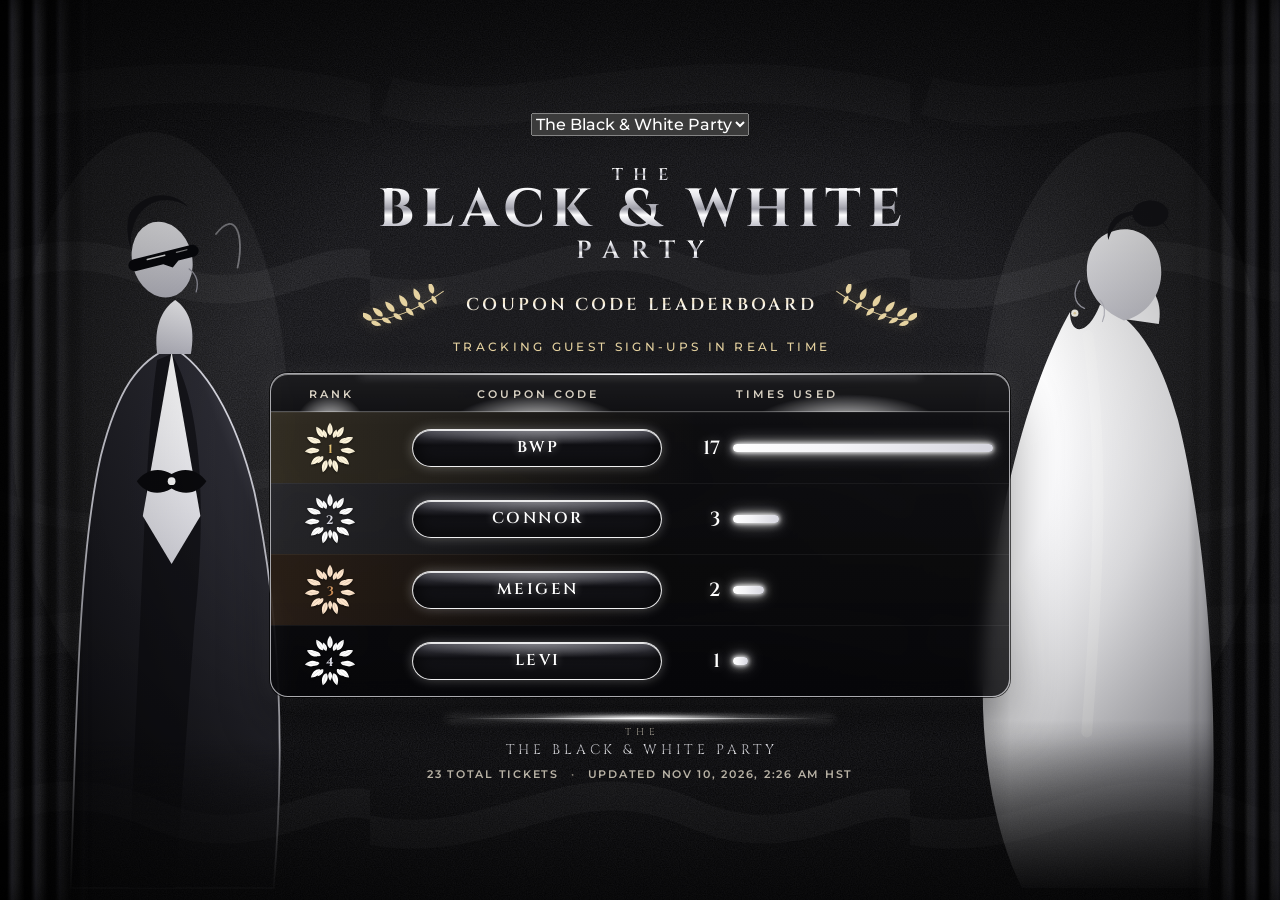
==== index.html @ 79a8efc0 "Add coupon leaderboard static site Publish the Mastermind Entertainment leaderboard, GoHighLevel syn" ====
<!DOCTYPE html>
<html lang="en">
<head>
  <meta charset="utf-8">
  <meta name="viewport" content="width=device-width, initial-scale=1">
  <meta name="theme-color" content="#070709">
  <meta name="description" content="Coupon code leaderboard for Mastermind Entertainment events. Rankings count paid tickets for the selected event.">
  <title>Coupon Code Leaderboard</title>
  <link rel="icon" href="assets/favicon.svg" type="image/svg+xml">
  <link id="theme-font" rel="stylesheet" href="assets/fonts/fonts.css">
  <link rel="stylesheet" href="css/styles.css">
</head>
<body>
  <div class="stage">
    <div class="curtain curtain-left" aria-hidden="true"></div>
    <div class="curtain curtain-right" aria-hidden="true"></div>
    <aside class="side side-left" aria-hidden="true">
      <img id="side-left-img" alt="" hidden>
      <div id="side-left-fallback" class="figure-fallback" hidden>
        <div class="mannequin mannequin-man"></div>
      </div>
    </aside>
    <aside class="side side-right" aria-hidden="true">
      <img id="side-right-img" alt="" hidden>
      <div id="side-right-fallback" class="figure-fallback" hidden>
        <div class="mannequin mannequin-woman"></div>
      </div>
    </aside>
    <main class="board">
      <div class="selector">
        <label class="sr-only" for="event-select">Event</label>
        <select id="event-select"></select>
      </div>
      <img id="logo" class="logo" alt="" hidden>
      <header class="masthead">
        <h1 id="title"></h1>
        <div class="board-title">
          <svg class="laurel" viewBox="0 0 96 48" aria-hidden="true">
            <path d="M6 40 C 30 42, 62 28, 90 8" fill="none" stroke="currentColor" stroke-width="1.15"/>
            <g fill="currentColor">
              <g transform="translate(10 40) rotate(-58) scale(0.46)"><path d="M0 0 C 8 -5 10 -18 0 -32 C -10 -18 -8 -5 0 0 Z"/></g>
              <g transform="translate(9 42) rotate(110) scale(0.38)"><path d="M0 0 C 8 -5 10 -18 0 -32 C -10 -18 -8 -5 0 0 Z"/></g>
              <g transform="translate(22 36) rotate(-50) scale(0.46)"><path d="M0 0 C 8 -5 10 -18 0 -32 C -10 -18 -8 -5 0 0 Z"/></g>
              <g transform="translate(21 38) rotate(118) scale(0.38)"><path d="M0 0 C 8 -5 10 -18 0 -32 C -10 -18 -8 -5 0 0 Z"/></g>
              <g transform="translate(35 31) rotate(-42) scale(0.48)"><path d="M0 0 C 8 -5 10 -18 0 -32 C -10 -18 -8 -5 0 0 Z"/></g>
              <g transform="translate(34 33) rotate(126) scale(0.38)"><path d="M0 0 C 8 -5 10 -18 0 -32 C -10 -18 -8 -5 0 0 Z"/></g>
              <g transform="translate(49 25) rotate(-34) scale(0.48)"><path d="M0 0 C 8 -5 10 -18 0 -32 C -10 -18 -8 -5 0 0 Z"/></g>
              <g transform="translate(48 27) rotate(134) scale(0.38)"><path d="M0 0 C 8 -5 10 -18 0 -32 C -10 -18 -8 -5 0 0 Z"/></g>
              <g transform="translate(63 18) rotate(-26) scale(0.46)"><path d="M0 0 C 8 -5 10 -18 0 -32 C -10 -18 -8 -5 0 0 Z"/></g>
              <g transform="translate(62 20) rotate(142) scale(0.36)"><path d="M0 0 C 8 -5 10 -18 0 -32 C -10 -18 -8 -5 0 0 Z"/></g>
              <g transform="translate(78 11) rotate(-16) scale(0.44)"><path d="M0 0 C 8 -5 10 -18 0 -32 C -10 -18 -8 -5 0 0 Z"/></g>
              <g transform="translate(77 13) rotate(152) scale(0.34)"><path d="M0 0 C 8 -5 10 -18 0 -32 C -10 -18 -8 -5 0 0 Z"/></g>
            </g>
          </svg>
          <h2 id="board-name" class="board-name">Coupon Code Leaderboard</h2>
          <svg class="laurel laurel-right" viewBox="0 0 96 48" aria-hidden="true">
            <path d="M6 40 C 30 42, 62 28, 90 8" fill="none" stroke="currentColor" stroke-width="1.15"/>
            <g fill="currentColor">
              <g transform="translate(10 40) rotate(-58) scale(0.46)"><path d="M0 0 C 8 -5 10 -18 0 -32 C -10 -18 -8 -5 0 0 Z"/></g>
              <g transform="translate(9 42) rotate(110) scale(0.38)"><path d="M0 0 C 8 -5 10 -18 0 -32 C -10 -18 -8 -5 0 0 Z"/></g>
              <g transform="translate(22 36) rotate(-50) scale(0.46)"><path d="M0 0 C 8 -5 10 -18 0 -32 C -10 -18 -8 -5 0 0 Z"/></g>
              <g transform="translate(21 38) rotate(118) scale(0.38)"><path d="M0 0 C 8 -5 10 -18 0 -32 C -10 -18 -8 -5 0 0 Z"/></g>
              <g transform="translate(35 31) rotate(-42) scale(0.48)"><path d="M0 0 C 8 -5 10 -18 0 -32 C -10 -18 -8 -5 0 0 Z"/></g>
              <g transform="translate(34 33) rotate(126) scale(0.38)"><path d="M0 0 C 8 -5 10 -18 0 -32 C -10 -18 -8 -5 0 0 Z"/></g>
              <g transform="translate(49 25) rotate(-34) scale(0.48)"><path d="M0 0 C 8 -5 10 -18 0 -32 C -10 -18 -8 -5 0 0 Z"/></g>
              <g transform="translate(48 27) rotate(134) scale(0.38)"><path d="M0 0 C 8 -5 10 -18 0 -32 C -10 -18 -8 -5 0 0 Z"/></g>
              <g transform="translate(63 18) rotate(-26) scale(0.46)"><path d="M0 0 C 8 -5 10 -18 0 -32 C -10 -18 -8 -5 0 0 Z"/></g>
              <g transform="translate(62 20) rotate(142) scale(0.36)"><path d="M0 0 C 8 -5 10 -18 0 -32 C -10 -18 -8 -5 0 0 Z"/></g>
              <g transform="translate(78 11) rotate(-16) scale(0.44)"><path d="M0 0 C 8 -5 10 -18 0 -32 C -10 -18 -8 -5 0 0 Z"/></g>
              <g transform="translate(77 13) rotate(152) scale(0.34)"><path d="M0 0 C 8 -5 10 -18 0 -32 C -10 -18 -8 -5 0 0 Z"/></g>
            </g>
          </svg>
        </div>
        <p id="subtitle" class="subtitle"></p>
        <p id="notice" class="notice" hidden></p>
      </header>
      <section class="table-card" aria-labelledby="board-name">
        <div id="state" class="state" role="status">
          <p class="state-title">Loading the board</p>
          <p class="state-copy">Fetching the latest coupon totals.</p>
        </div>
        <noscript>
          <p class="state-copy">Turn on JavaScript to load the coupon totals.</p>
        </noscript>
        <table id="table" hidden>
          <thead>
            <tr>
              <th scope="col">Rank</th>
              <th scope="col">Coupon code</th>
              <th scope="col">Times used</th>
            </tr>
          </thead>
          <tbody></tbody>
        </table>
      </section>
      <footer class="footer">
        <div class="glow-rule" aria-hidden="true"></div>
        <p id="footer-kicker" class="footer-kicker"></p>
        <p id="footer-title" class="footer-title"></p>
        <p id="meta" class="meta" hidden></p>
      </footer>
      <p id="live" class="sr-only" aria-live="polite"></p>
    </main>
  </div>
  <script type="module" src="js/app.js"></script>
</body>
</html>
---- assets/fonts/fonts.css ----
/* Cinzel and Montserrat are licensed under the SIL Open Font License. See OFL-Cinzel.txt and OFL-Montserrat.txt. */

@font-face {
  font-family: "Cinzel";
  font-style: normal;
  font-weight: 400;
  font-display: swap;
  src: url("cinzel-400.woff2") format("woff2");
}

@font-face {
  font-family: "Cinzel";
  font-style: normal;
  font-weight: 600;
  font-display: swap;
  src: url("cinzel-600.woff2") format("woff2");
}

@font-face {
  font-family: "Cinzel";
  font-style: normal;
  font-weight: 700;
  font-display: swap;
  src: url("cinzel-700.woff2") format("woff2");
}

@font-face {
  font-family: "Montserrat";
  font-style: normal;
  font-weight: 500;
  font-display: swap;
  src: url("montserrat-500.woff2") format("woff2");
}

@font-face {
  font-family: "Montserrat";
  font-style: normal;
  font-weight: 600;
  font-display: swap;
  src: url("montserrat-600.woff2") format("woff2");
}
---- css/styles.css ----
:root {
  --bg: #070709;
  --silver: #f4f1ea;
  --gold: #e6d3a1;
  --bronze: #c4844a;
  --muted: #b9b3a6;
  --table: rgba(6, 6, 8, 0.78);
  --glow: rgba(255, 255, 255, 0.92);
  --font-display: "Cinzel", "Times New Roman", serif;
  --font-ui: "Montserrat", "Helvetica Neue", sans-serif;
  --metal: linear-gradient(
    180deg,
    #ffffff 0%,
    #e7e7ec 20%,
    #9c9ca6 46%,
    #ffffff 58%,
    #c5c5ce 78%,
    #f7f7f8 100%
  );
  --photo: none;
  color-scheme: dark;
}

* { box-sizing: border-box; }

html,
body {
  margin: 0;
  width: 100%;
  max-width: 100%;
  min-height: 100%;
  background-color: #070709;
  background-color: var(--bg);
  color: var(--silver);
  overflow-x: clip;
}

body {
  font-family: var(--font-ui);
}

button,
select { font: inherit; }

.stage {
  --photo: none;
  position: relative;
  min-height: 100vh;
  min-height: 100dvh;
  display: flex;
  flex-direction: column;
  align-items: center;
  justify-content: flex-start;
  width: 100%;
  max-width: 100%;
  padding: 22px 16px 28px;
  overflow-x: clip;
  background-color: #070709;
  background-color: var(--bg);
  background-image:
    radial-gradient(ellipse 72% 58% at 50% 42%, rgba(150, 150, 165, 0.16), transparent 64%),
    radial-gradient(ellipse 42% 80% at 0% 50%, rgba(0, 0, 0, 0.25), transparent 55%),
    radial-gradient(ellipse 42% 80% at 100% 50%, rgba(0, 0, 0, 0.25), transparent 55%),
    var(--photo),
    url("../assets/marble.svg");
  background-size: auto, auto, auto, cover, 540px;
  background-position: center;
  isolation: isolate;
}

.stage::after {
  content: "";
  position: absolute;
  inset: 0;
  pointer-events: none;
  z-index: 2;
  background:
    radial-gradient(ellipse at center, transparent 46%, rgba(0, 0, 0, 0.62) 100%),
    linear-gradient(180deg, rgba(0, 0, 0, 0.35), transparent 18%, transparent 82%, rgba(0, 0, 0, 0.45));
}

.curtain {
  position: absolute;
  top: 0;
  bottom: 0;
  width: min(8vw, 92px);
  z-index: 6;
  pointer-events: none;
}

.curtain-left {
  left: 0;
  background: repeating-linear-gradient(
    90deg,
    rgba(0, 0, 0, 0.78) 0 7px,
    rgba(62, 62, 72, 0.42) 12px,
    rgba(210, 210, 220, 0.09) 16px,
    rgba(0, 0, 0, 0.7) 24px
  );
  box-shadow: inset -18px 0 28px rgba(0, 0, 0, 0.55);
  -webkit-mask-image: linear-gradient(90deg, #000 30%, transparent);
  mask-image: linear-gradient(90deg, #000 30%, transparent);
}

.curtain-right {
  right: 0;
  background: repeating-linear-gradient(
    90deg,
    rgba(0, 0, 0, 0.7) 0 8px,
    rgba(210, 210, 220, 0.09) 12px,
    rgba(62, 62, 72, 0.42) 18px,
    rgba(0, 0, 0, 0.78) 24px
  );
  box-shadow: inset 18px 0 28px rgba(0, 0, 0, 0.55);
  -webkit-mask-image: linear-gradient(270deg, #000 30%, transparent);
  mask-image: linear-gradient(270deg, #000 30%, transparent);
}

.side {
  position: absolute;
  top: 0;
  bottom: 0;
  width: min(34vw, 460px);
  z-index: 1;
  pointer-events: none;
  overflow: hidden;
}

.side[hidden] { display: none; }

.side-left {
  left: 0;
  -webkit-mask-image: linear-gradient(90deg, #000 0 62%, transparent 96%);
  mask-image: linear-gradient(90deg, #000 0 62%, transparent 96%);
}

.side-right {
  right: 0;
  -webkit-mask-image: linear-gradient(270deg, #000 0 62%, transparent 96%);
  mask-image: linear-gradient(270deg, #000 0 62%, transparent 96%);
}

.side img,
.figure-fallback {
  position: absolute;
  inset: 0;
  width: 100%;
  height: 100%;
  object-fit: cover;
}

.side-left img,
.side-left .figure-fallback { object-position: left center; }

.side-right img,
.side-right .figure-fallback { object-position: right center; }

.figure-fallback {
  background:
    radial-gradient(ellipse at center, rgba(255, 255, 255, 0.08), transparent 62%);
}

.figure-fallback[hidden],
.side img[hidden] { display: none; }

.mannequin {
  position: absolute;
  bottom: 6%;
  width: 46%;
  height: 78%;
  opacity: 0.9;
}

.side-left .mannequin { left: 8%; }
.side-right .mannequin { right: 8%; }

.mannequin::before,
.mannequin::after {
  content: "";
  position: absolute;
  display: block;
}

.mannequin-man::before {
  width: 18%;
  height: 16%;
  left: 38%;
  top: 4%;
  border-radius: 50% 50% 46% 46%;
  background: linear-gradient(#d9d9e0, #8e8e98);
  box-shadow: 0 18px 0 8px #111, 0 34px 0 2px #0c0c10;
  transform: rotate(-12deg);
}

.mannequin-man::after {
  left: 8%;
  right: 8%;
  top: 24%;
  bottom: 0;
  border-radius: 46% 46% 12% 12%;
  background:
    linear-gradient(#f7f7f8, #f7f7f8) 50% 8% / 18% 16% no-repeat,
    linear-gradient(90deg, transparent 42%, #0a0a0c 42% 58%, transparent 58%) 50% 18% / 40% 8% no-repeat,
    linear-gradient(180deg, #3a3a44, #101014 40%);
  box-shadow: inset -10px 0 0 rgba(255, 255, 255, 0.18);
}

.mannequin-woman::before {
  width: 16%;
  height: 13%;
  right: 30%;
  top: 2%;
  border-radius: 50%;
  background: linear-gradient(#f4f4f6, #b7b7c0);
  box-shadow: 12px -8px 0 4px #141418;
}

.mannequin-woman::after {
  left: 6%;
  right: 0;
  top: 18%;
  bottom: 0;
  background: linear-gradient(180deg, #ffffff, #d7d7de 70%, #b9b9c2);
  clip-path: polygon(38% 0, 62% 0, 92% 100%, 8% 100%);
  filter: drop-shadow(-8px 0 0 rgba(255, 255, 255, 0.35));
}

.board {
  position: relative;
  z-index: 5;
  width: min(760px, 100%);
  max-width: 100%;
  min-width: 0;
  margin-block: auto;
}

.board::before {
  content: "";
  position: absolute;
  inset: -8% 0;
  z-index: -1;
  background: radial-gradient(ellipse at center, rgba(0, 0, 0, 0.45), transparent 72%);
  pointer-events: none;
}

.logo {
  display: block;
  max-height: 54px;
  max-width: min(220px, 50%);
  margin: 0 auto 8px;
  object-fit: contain;
}

.selector {
  display: flex;
  justify-content: center;
  width: 100%;
  min-width: 0;
  margin-bottom: 10px;
}

.selector[hidden] { display: none; }

.event-select {
  appearance: none;
  width: min(440px, 100%);
  max-width: 100%;
  min-width: 0;
  border: 1px solid rgba(230, 211, 161, 0.72);
  color: var(--silver);
  background-color: rgba(0, 0, 0, 0.55);
  background-image: url("data:image/svg+xml;utf8,<svg xmlns='http://www.w3.org/2000/svg' width='12' height='8' viewBox='0 0 12 8'><path d='M1 1.2 L6 6.2 L11 1.2' fill='none' stroke='%23e6d3a1' stroke-width='1.4' stroke-linecap='round'/></svg>");
  background-repeat: no-repeat;
  background-position: right 14px center;
  border-radius: 999px;
  padding: 8px 38px 8px 18px;
  letter-spacing: 0.16em;
  text-transform: uppercase;
  font-size: 11px;
  font-weight: 600;
  box-shadow: 0 0 12px rgba(230, 211, 161, 0.12), inset 0 1px 0 rgba(255, 255, 255, 0.2);
}

.event-select:focus-visible {
  outline: 2px solid var(--gold);
  outline-offset: 3px;
}

.event-select option {
  background: #111114;
  color: var(--silver);
}

.masthead { text-align: center; }

.title-stack {
  display: flex;
  flex-direction: column;
  align-items: center;
}

.title-line {
  display: block;
  margin: 0;
  font-family: var(--font-display);
  font-weight: 700;
  line-height: 0.92;
  color: #eeeef2;
  background-image: var(--metal);
  -webkit-background-clip: text;
  background-clip: text;
  -webkit-text-fill-color: transparent;
}

.title-line.is-kicker {
  font-size: clamp(0.78rem, 1.5vw, 1.05rem);
  font-weight: 600;
  letter-spacing: 0.64em;
  padding-left: 0.64em;
  margin-bottom: 0.18em;
}

.title-line.is-main {
  font-size: clamp(1.85rem, 4.7vw, 3.35rem);
  letter-spacing: 0.12em;
  padding-left: 0.12em;
}

.title-line.is-tail {
  margin-top: 0.16em;
  font-size: clamp(0.95rem, 2vw, 1.55rem);
  font-weight: 600;
  letter-spacing: 0.46em;
  padding-left: 0.46em;
}

.board-title {
  display: flex;
  align-items: center;
  justify-content: center;
  gap: clamp(6px, 1.2vw, 14px);
  margin-top: 0.85rem;
}

.laurel {
  width: clamp(54px, 8vw, 86px);
  height: auto;
  color: var(--gold);
  flex: 0 0 auto;
  filter: drop-shadow(0 0 6px rgba(230, 211, 161, 0.28));
}

.laurel-right { transform: scaleX(-1); }

.board-name {
  margin: 0;
  font-family: var(--font-display);
  font-size: clamp(0.68rem, 1.45vw, 1.08rem);
  font-weight: 600;
  letter-spacing: 0.18em;
  text-indent: 0.18em;
  line-height: 1.15;
  white-space: nowrap;
  color: #f6efe2;
  background-image: linear-gradient(180deg, #fff 0%, #f0e2c4 38%, #fff 55%, #cbb88a 100%);
  -webkit-background-clip: text;
  background-clip: text;
  -webkit-text-fill-color: transparent;
}

.subtitle,
.notice {
  margin: 0.72rem auto 0;
  max-width: 40rem;
  font-size: clamp(0.58rem, 1.15vw, 0.74rem);
  font-weight: 500;
  letter-spacing: 0.28em;
  text-indent: 0.28em;
  line-height: 1.55;
  color: var(--gold);
}

.notice {
  color: var(--muted);
  letter-spacing: 0.08em;
  text-indent: 0;
  text-transform: none;
}

.table-card {
  position: relative;
  margin-top: 1rem;
  border-radius: 18px;
  border: 1px solid rgba(226, 226, 232, 0.72);
  background:
    linear-gradient(180deg, rgba(255, 255, 255, 0.07), rgba(255, 255, 255, 0.015) 16%, rgba(0, 0, 0, 0.18)),
    var(--table);
  box-shadow:
    0 0 0 1px rgba(0, 0, 0, 0.65),
    0 24px 50px rgba(0, 0, 0, 0.38),
    inset 0 1px 0 rgba(255, 255, 255, 0.45),
    0 0 24px rgba(255, 255, 255, 0.08);
  backdrop-filter: blur(8px);
  overflow: hidden;
}

.table-card::before {
  content: "";
  position: absolute;
  left: 12%;
  right: 12%;
  top: 0;
  height: 1px;
  background: linear-gradient(90deg, transparent, #fff, transparent);
  box-shadow: 0 0 10px var(--glow);
}

table {
  width: 100%;
  border-collapse: collapse;
  table-layout: fixed;
}

thead th {
  padding: 13px 8px 11px;
  font-size: 11px;
  font-weight: 600;
  letter-spacing: 0.28em;
  text-indent: 0.28em;
  text-transform: uppercase;
  color: #d9d2c4;
  background-image: radial-gradient(ellipse 48% 140% at 50% 140%, rgba(255, 255, 255, 0.95), transparent 62%);
  background-repeat: no-repeat;
  box-shadow: inset 0 -1px 0 rgba(255, 255, 255, 0.28);
}

th:nth-child(1) { width: 16%; text-align: center; }
th:nth-child(2) { width: 40%; text-align: center; }
th:nth-child(3) { width: 44%; text-align: left; padding-left: 7%; text-indent: 0; }

tbody td {
  padding: 9px 8px;
  border-top: 1px solid rgba(255, 255, 255, 0.05);
  vertical-align: middle;
}

tr.place-1 { background: linear-gradient(90deg, rgba(232, 200, 120, 0.16), transparent 58%); }
tr.place-2 { background: linear-gradient(90deg, rgba(226, 226, 236, 0.12), transparent 52%); }
tr.place-3 { background: linear-gradient(90deg, rgba(196, 132, 74, 0.16), transparent 52%); }

.rank { text-align: center; }

.medal {
  width: 52px;
  height: 52px;
  display: inline-block;
  vertical-align: middle;
  filter: drop-shadow(0 1px 1px rgba(0, 0, 0, 0.45));
}

.pill {
  display: flex;
  align-items: center;
  justify-content: center;
  width: min(100%, 250px);
  min-height: 38px;
  margin: 0 auto;
  padding: 6px 16px;
  border-radius: 999px;
  border: 1px solid rgba(255, 255, 255, 0.9);
  color: #fff;
  font-family: var(--font-display);
  font-size: clamp(0.78rem, 1.5vw, 0.98rem);
  font-weight: 600;
  letter-spacing: 0.16em;
  text-indent: 0.16em;
  background:
    radial-gradient(120% 90% at 50% 0%, rgba(255, 255, 255, 0.34), transparent 46%),
    linear-gradient(180deg, #4a4a54 0%, #101014 42%, #24242c 100%);
  box-shadow:
    0 0 12px rgba(255, 255, 255, 0.28),
    inset 0 1px 0 rgba(255, 255, 255, 0.85),
    inset 0 -12px 16px rgba(0, 0, 0, 0.72);
  text-shadow: 0 0 8px rgba(255, 255, 255, 0.4);
  overflow: hidden;
  text-overflow: ellipsis;
  white-space: nowrap;
}

.times-inner {
  display: flex;
  align-items: center;
  gap: 12px;
  padding-right: 8px;
}

.count {
  min-width: 2.4ch;
  font-family: var(--font-display);
  font-size: 1.2rem;
  font-weight: 600;
  letter-spacing: 0.03em;
  text-align: right;
  color: #fff;
  text-shadow: 0 0 10px rgba(255, 255, 255, 0.35);
  font-variant-numeric: tabular-nums;
}

.meter {
  flex: 1;
  min-width: 0;
  height: 12px;
  display: flex;
  align-items: center;
}

.meter > span {
  display: block;
  height: 8px;
  max-width: 100%;
  min-width: 6px;
  border-radius: 999px;
  background: linear-gradient(90deg, #fff 0%, #f4f4f7 40%, #d5d5de 100%);
  box-shadow:
    0 0 4px #fff,
    0 0 10px rgba(255, 255, 255, 0.95),
    0 0 18px rgba(255, 255, 255, 0.55);
}

.bars-off .meter { display: none; }

.state {
  min-height: 210px;
  padding: 36px 22px;
  text-align: center;
  align-content: center;
}

.state[hidden] { display: none; }

.state:not([hidden]) {
  display: grid;
  gap: 8px;
}

.state-title {
  margin: 0;
  text-transform: uppercase;
  font-family: var(--font-display);
  font-size: clamp(1.3rem, 3vw, 1.8rem);
  letter-spacing: 0.28em;
  text-indent: 0.28em;
  color: transparent;
  background-image: var(--metal);
  -webkit-background-clip: text;
  background-clip: text;
}

.state-copy {
  margin: 0 auto;
  max-width: 34em;
  color: var(--muted);
  letter-spacing: 0.04em;
  line-height: 1.5;
  font-size: 0.92rem;
}

.footer {
  text-align: center;
  margin-top: 2px;
}

.glow-rule {
  position: relative;
  height: 18px;
  width: min(460px, 78%);
  margin: 12px auto 0;
  background: radial-gradient(closest-side, rgba(255, 255, 255, 0.95), rgba(255, 255, 255, 0.15) 46%, transparent 76%);
}

.glow-rule::before {
  content: "";
  position: absolute;
  left: 8%;
  right: 8%;
  top: 50%;
  height: 1px;
  background: linear-gradient(90deg, transparent, #fff, transparent);
  box-shadow: 0 0 8px rgba(255, 255, 255, 0.85);
}

.footer-kicker,
.footer-title,
.meta {
  margin: 0;
  font-family: var(--font-display);
}

.footer-kicker {
  margin-top: -2px;
  font-size: 0.62rem;
  letter-spacing: 0.48em;
  text-indent: 0.48em;
  color: var(--muted);
}

.footer-kicker[hidden] { display: none; }

.footer-title {
  margin-top: 2px;
  font-size: clamp(0.68rem, 1.3vw, 0.86rem);
  letter-spacing: 0.28em;
  text-indent: 0.28em;
  color: transparent;
  background-image: var(--metal);
  -webkit-background-clip: text;
  background-clip: text;
}

.meta {
  display: flex;
  flex-wrap: wrap;
  justify-content: center;
  gap: 4px 12px;
  margin-top: 8px;
  font-family: var(--font-ui);
  font-size: 0.68rem;
  font-weight: 600;
  letter-spacing: 0.16em;
  color: var(--muted);
}

.meta[hidden] { display: none; }

.meta-dot { opacity: 0.7; }

.sr-only {
  position: absolute;
  width: 1px;
  height: 1px;
  padding: 0;
  margin: -1px;
  overflow: hidden;
  clip: rect(0, 0, 0, 0);
  clip-path: inset(50%);
  white-space: nowrap;
  border: 0;
}

@media (max-width: 1099px) {
  .side { display: none; }
  .curtain { width: 34px; }
}

@media (min-width: 1100px) {
  .board { width: min(740px, calc(100% - 16vw)); }
}

@media (min-width: 1600px) {
  .board { width: min(860px, 48vw); }
  .title-line.is-main { font-size: 3.7rem; }
  .medal { width: 58px; height: 58px; }
  .side { width: min(32vw, 560px); }
}

@media (max-width: 720px) {
  .stage { padding: 16px 12px 26px; }
  .event-select {
    width: 100%;
    font-size: 16px;
    letter-spacing: 0.08em;
  }
  .title-line.is-kicker { letter-spacing: 0.42em; padding-left: 0.42em; }
  .title-line.is-main { letter-spacing: 0.08em; padding-left: 0.08em; }
  .title-line.is-tail { letter-spacing: 0.28em; padding-left: 0.28em; }
  .board-name { letter-spacing: 0.08em; text-indent: 0.08em; font-size: 0.68rem; }
  .laurel { width: 42px; }
  .subtitle { letter-spacing: 0.12em; text-indent: 0.12em; }
  thead th {
    font-size: 8px;
    letter-spacing: 0.12em;
    text-indent: 0;
    padding-inline: 4px;
  }
  th:nth-child(3) { padding-left: 4px; }
  tbody td { padding: 8px 4px; }
  .medal { width: 40px; height: 40px; }
  .pill {
    min-height: 34px;
    width: 100%;
    letter-spacing: 0.08em;
    text-indent: 0.08em;
    font-size: 0.72rem;
    padding-inline: 8px;
  }
  .count { font-size: 1rem; }
  .times-inner { gap: 6px; padding-right: 2px; }
  .footer-title { letter-spacing: 0.16em; text-indent: 0.16em; }
  .meta { letter-spacing: 0.08em; }
}

@media (max-height: 760px) and (min-width: 900px) {
  .stage { padding-top: 12px; padding-bottom: 12px; }
  .selector { margin-bottom: 4px; }
  .board-title { margin-top: 0.45rem; }
  .subtitle { margin-top: 0.4rem; }
  .table-card { margin-top: 0.65rem; }
  thead th { padding-block: 8px; }
  tbody td { padding-block: 6px; }
  .medal { width: 44px; height: 44px; }
  .glow-rule { margin-top: 6px; }
}

@supports not ((backdrop-filter: blur(4px)) or (-webkit-backdrop-filter: blur(4px))) {
  .table-card { background-color: rgba(8, 8, 10, 0.94); }
}
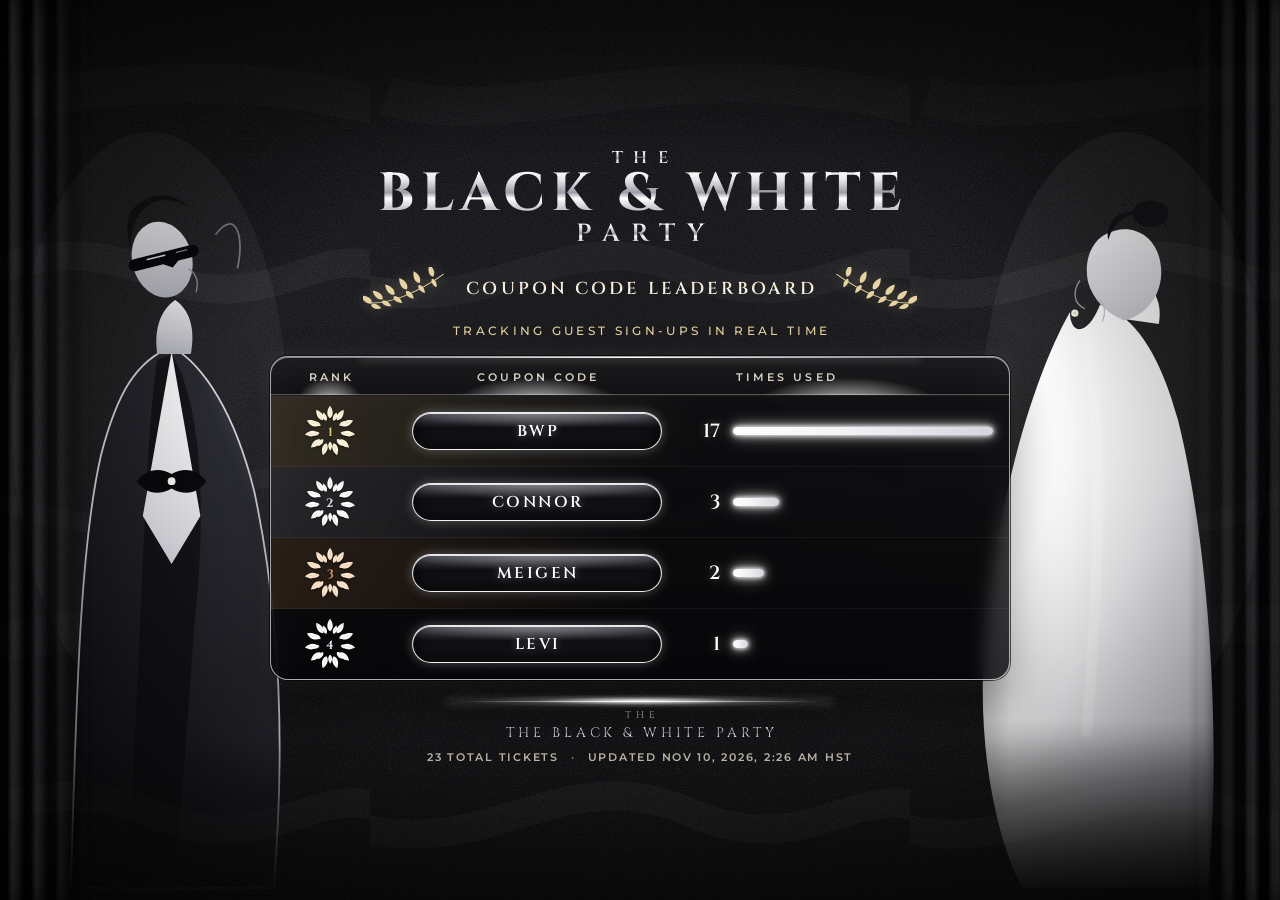
==== commit 2c58254a: "Show only the Black & White Party board Drop the event menu so the root URL and ?event=black-white-p" ====
--- a/index.html
+++ b/index.html
@@ -4,7 +4,7 @@
   <meta charset="utf-8">
   <meta name="viewport" content="width=device-width, initial-scale=1">
   <meta name="theme-color" content="#070709">
-  <meta name="description" content="Coupon code leaderboard for Mastermind Entertainment events. Rankings count paid tickets for the selected event.">
+  <meta name="description" content="Coupon code leaderboard for The Black &amp; White Party. Rankings count paid tickets that used each coupon code.">
   <title>Coupon Code Leaderboard</title>
   <link rel="icon" href="assets/favicon.svg" type="image/svg+xml">
   <link id="theme-font" rel="stylesheet" href="assets/fonts/fonts.css">
@@ -27,10 +27,6 @@
       </div>
     </aside>
     <main class="board">
-      <div class="selector">
-        <label class="sr-only" for="event-select">Event</label>
-        <select id="event-select"></select>
-      </div>
       <img id="logo" class="logo" alt="" hidden>
       <header class="masthead">
         <h1 id="title"></h1>
--- a/css/styles.css
+++ b/css/styles.css
@@ -249,46 +249,6 @@
   max-width: min(220px, 50%);
   margin: 0 auto 8px;
   object-fit: contain;
-}
-
-.selector {
-  display: flex;
-  justify-content: center;
-  width: 100%;
-  min-width: 0;
-  margin-bottom: 10px;
-}
-
-.selector[hidden] { display: none; }
-
-.event-select {
-  appearance: none;
-  width: min(440px, 100%);
-  max-width: 100%;
-  min-width: 0;
-  border: 1px solid rgba(230, 211, 161, 0.72);
-  color: var(--silver);
-  background-color: rgba(0, 0, 0, 0.55);
-  background-image: url("data:image/svg+xml;utf8,<svg xmlns='http://www.w3.org/2000/svg' width='12' height='8' viewBox='0 0 12 8'><path d='M1 1.2 L6 6.2 L11 1.2' fill='none' stroke='%23e6d3a1' stroke-width='1.4' stroke-linecap='round'/></svg>");
-  background-repeat: no-repeat;
-  background-position: right 14px center;
-  border-radius: 999px;
-  padding: 8px 38px 8px 18px;
-  letter-spacing: 0.16em;
-  text-transform: uppercase;
-  font-size: 11px;
-  font-weight: 600;
-  box-shadow: 0 0 12px rgba(230, 211, 161, 0.12), inset 0 1px 0 rgba(255, 255, 255, 0.2);
-}
-
-.event-select:focus-visible {
-  outline: 2px solid var(--gold);
-  outline-offset: 3px;
-}
-
-.event-select option {
-  background: #111114;
-  color: var(--silver);
 }
 
 .masthead { text-align: center; }
@@ -665,11 +625,6 @@
 
 @media (max-width: 720px) {
   .stage { padding: 16px 12px 26px; }
-  .event-select {
-    width: 100%;
-    font-size: 16px;
-    letter-spacing: 0.08em;
-  }
   .title-line.is-kicker { letter-spacing: 0.42em; padding-left: 0.42em; }
   .title-line.is-main { letter-spacing: 0.08em; padding-left: 0.08em; }
   .title-line.is-tail { letter-spacing: 0.28em; padding-left: 0.28em; }
@@ -701,7 +656,6 @@
 
 @media (max-height: 760px) and (min-width: 900px) {
   .stage { padding-top: 12px; padding-bottom: 12px; }
-  .selector { margin-bottom: 4px; }
   .board-title { margin-top: 0.45rem; }
   .subtitle { margin-top: 0.4rem; }
   .table-card { margin-top: 0.65rem; }
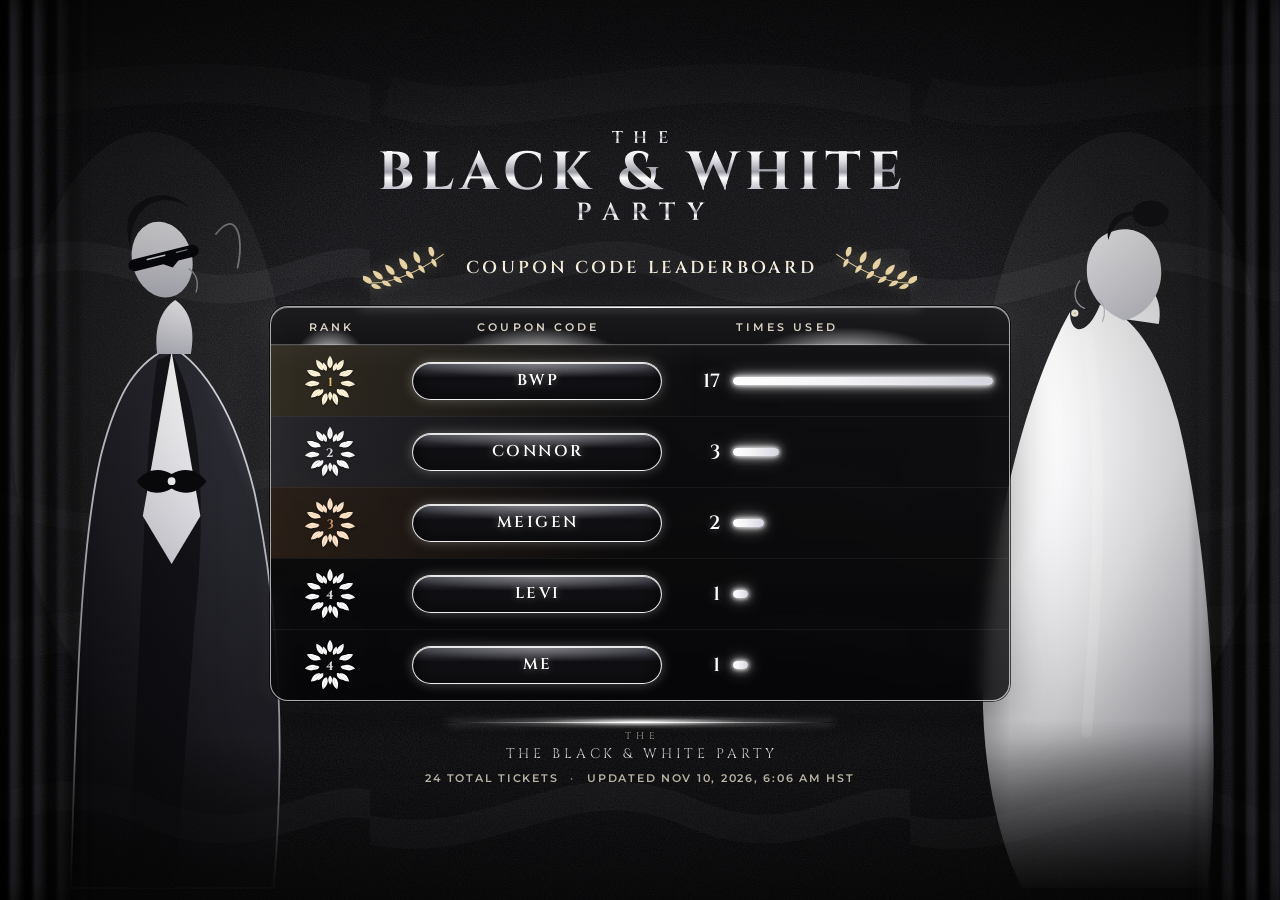
==== commit d0a73ec3: "Remove the guest sign-up subtitle Drop the tracking line under the leaderboard title, including the " ====
--- a/index.html
+++ b/index.html
@@ -67,7 +67,6 @@
             </g>
           </svg>
         </div>
-        <p id="subtitle" class="subtitle"></p>
         <p id="notice" class="notice" hidden></p>
       </header>
       <section class="table-card" aria-labelledby="board-name">
--- a/css/styles.css
+++ b/css/styles.css
@@ -328,7 +328,6 @@
   -webkit-text-fill-color: transparent;
 }
 
-.subtitle,
 .notice {
   margin: 0.72rem auto 0;
   max-width: 40rem;
@@ -630,7 +629,6 @@
   .title-line.is-tail { letter-spacing: 0.28em; padding-left: 0.28em; }
   .board-name { letter-spacing: 0.08em; text-indent: 0.08em; font-size: 0.68rem; }
   .laurel { width: 42px; }
-  .subtitle { letter-spacing: 0.12em; text-indent: 0.12em; }
   thead th {
     font-size: 8px;
     letter-spacing: 0.12em;
@@ -657,7 +655,6 @@
 @media (max-height: 760px) and (min-width: 900px) {
   .stage { padding-top: 12px; padding-bottom: 12px; }
   .board-title { margin-top: 0.45rem; }
-  .subtitle { margin-top: 0.4rem; }
   .table-card { margin-top: 0.65rem; }
   thead th { padding-block: 8px; }
   tbody td { padding-block: 6px; }
